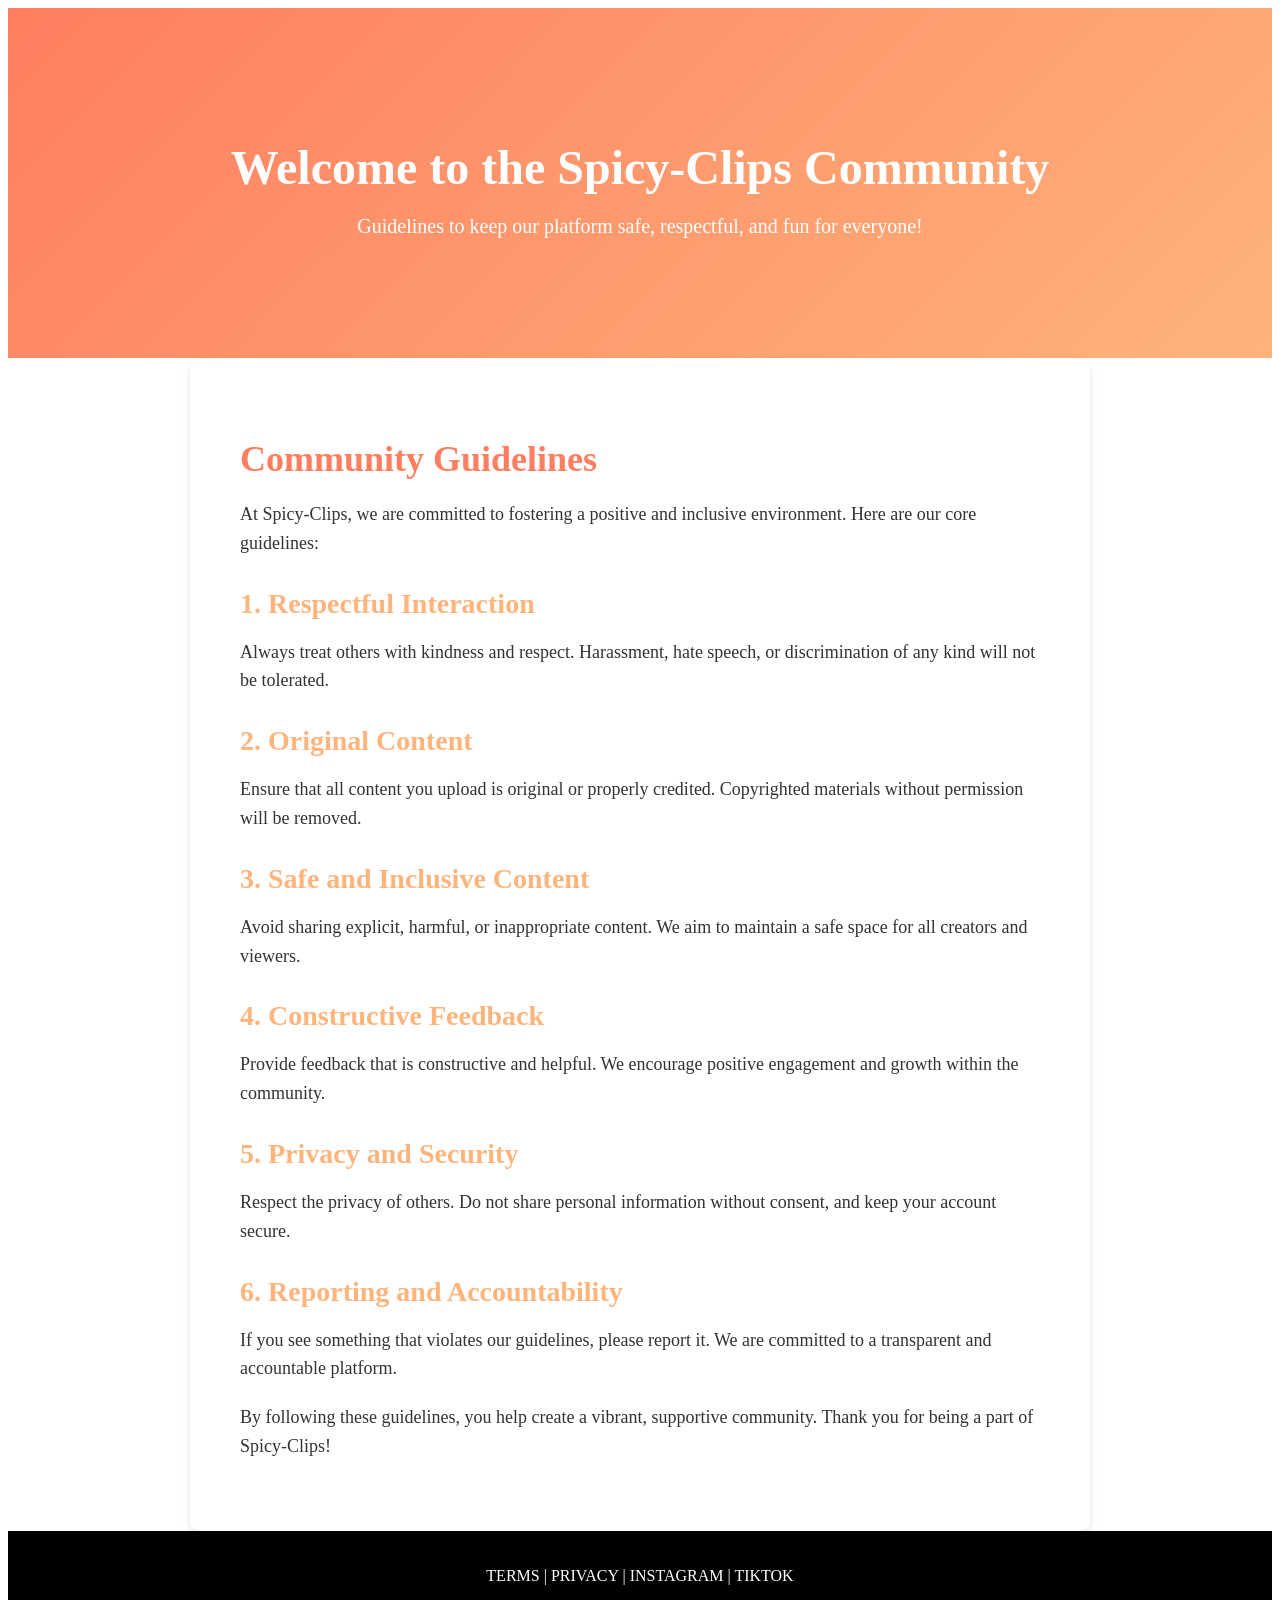
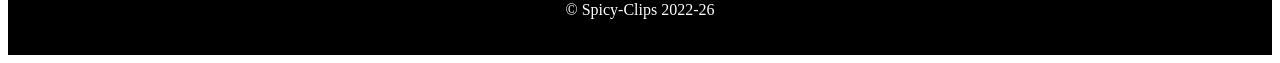
==== index.html @ 7d5e6cb1 "Add files via upload" ====
<!DOCTYPE html>
<html>
<head>
  <title>Community Guidelines | Spicy-Clips</title>
  <link rel="stylesheet" href="style.css">
</head>

<body>

  <div class="hero-community">
    <h1>Welcome to the Spicy-Clips Community</h1>
    <p>Guidelines to keep our platform safe, respectful, and fun for everyone!</p>
  </div>

  <div class="content-community">
    <h2>Community Guidelines</h2>
    <p>At Spicy-Clips, we are committed to fostering a positive and inclusive environment. Here are our core guidelines:</p>

    <h3>1. Respectful Interaction</h3>
    <p>Always treat others with kindness and respect. Harassment, hate speech, or discrimination of any kind will not be tolerated.</p>

    <h3>2. Original Content</h3>
    <p>Ensure that all content you upload is original or properly credited. Copyrighted materials without permission will be removed.</p>

    <h3>3. Safe and Inclusive Content</h3>
    <p>Avoid sharing explicit, harmful, or inappropriate content. We aim to maintain a safe space for all creators and viewers.</p>

    <h3>4. Constructive Feedback</h3>
    <p>Provide feedback that is constructive and helpful. We encourage positive engagement and growth within the community.</p>

    <h3>5. Privacy and Security</h3>
    <p>Respect the privacy of others. Do not share personal information without consent, and keep your account secure.</p>

    <h3>6. Reporting and Accountability</h3>
    <p>If you see something that violates our guidelines, please report it. We are committed to a transparent and accountable platform.</p>

    <p>By following these guidelines, you help create a vibrant, supportive community. Thank you for being a part of Spicy-Clips!</p>
  </div>

  <div class="footer">
    <p>TERMS | PRIVACY | INSTAGRAM | TIKTOK</p>
    <p>© Spicy-Clips 2022-26</p>
  </div>

</body>
</html>
---- style.css ----
/* Community page styles */
.hero-community {
  background: linear-gradient(135deg, #ff7e5f, #feb47b);
  color: white;
  padding: 100px 20px;
  text-align: center;
}

.hero-community h1 {
  font-size: 48px;
  margin-bottom: 20px;
}

.hero-community p {
  font-size: 20px;
  margin-top: 0;
}

.content-community {
  background: #ffffff;
  color: #333;
  padding: 50px;
  max-width: 800px;
  margin: auto;
  border-radius: 10px;
  box-shadow: 0 4px 8px rgba(0, 0, 0, 0.1);
}

.content-community h2 {
  font-size: 36px;
  color: #ff7e5f;
  margin-bottom: 20px;
}

.content-community h3 {
  font-size: 28px;
  color: #feb47b;
  margin-top: 30px;
  margin-bottom: 10px;
}

.content-community p {
  font-size: 18px;
  line-height: 1.6;
  margin-bottom: 20px;
}

.footer {
  padding: 20px;
  background: black;
  color: white;
  text-align: center;
}
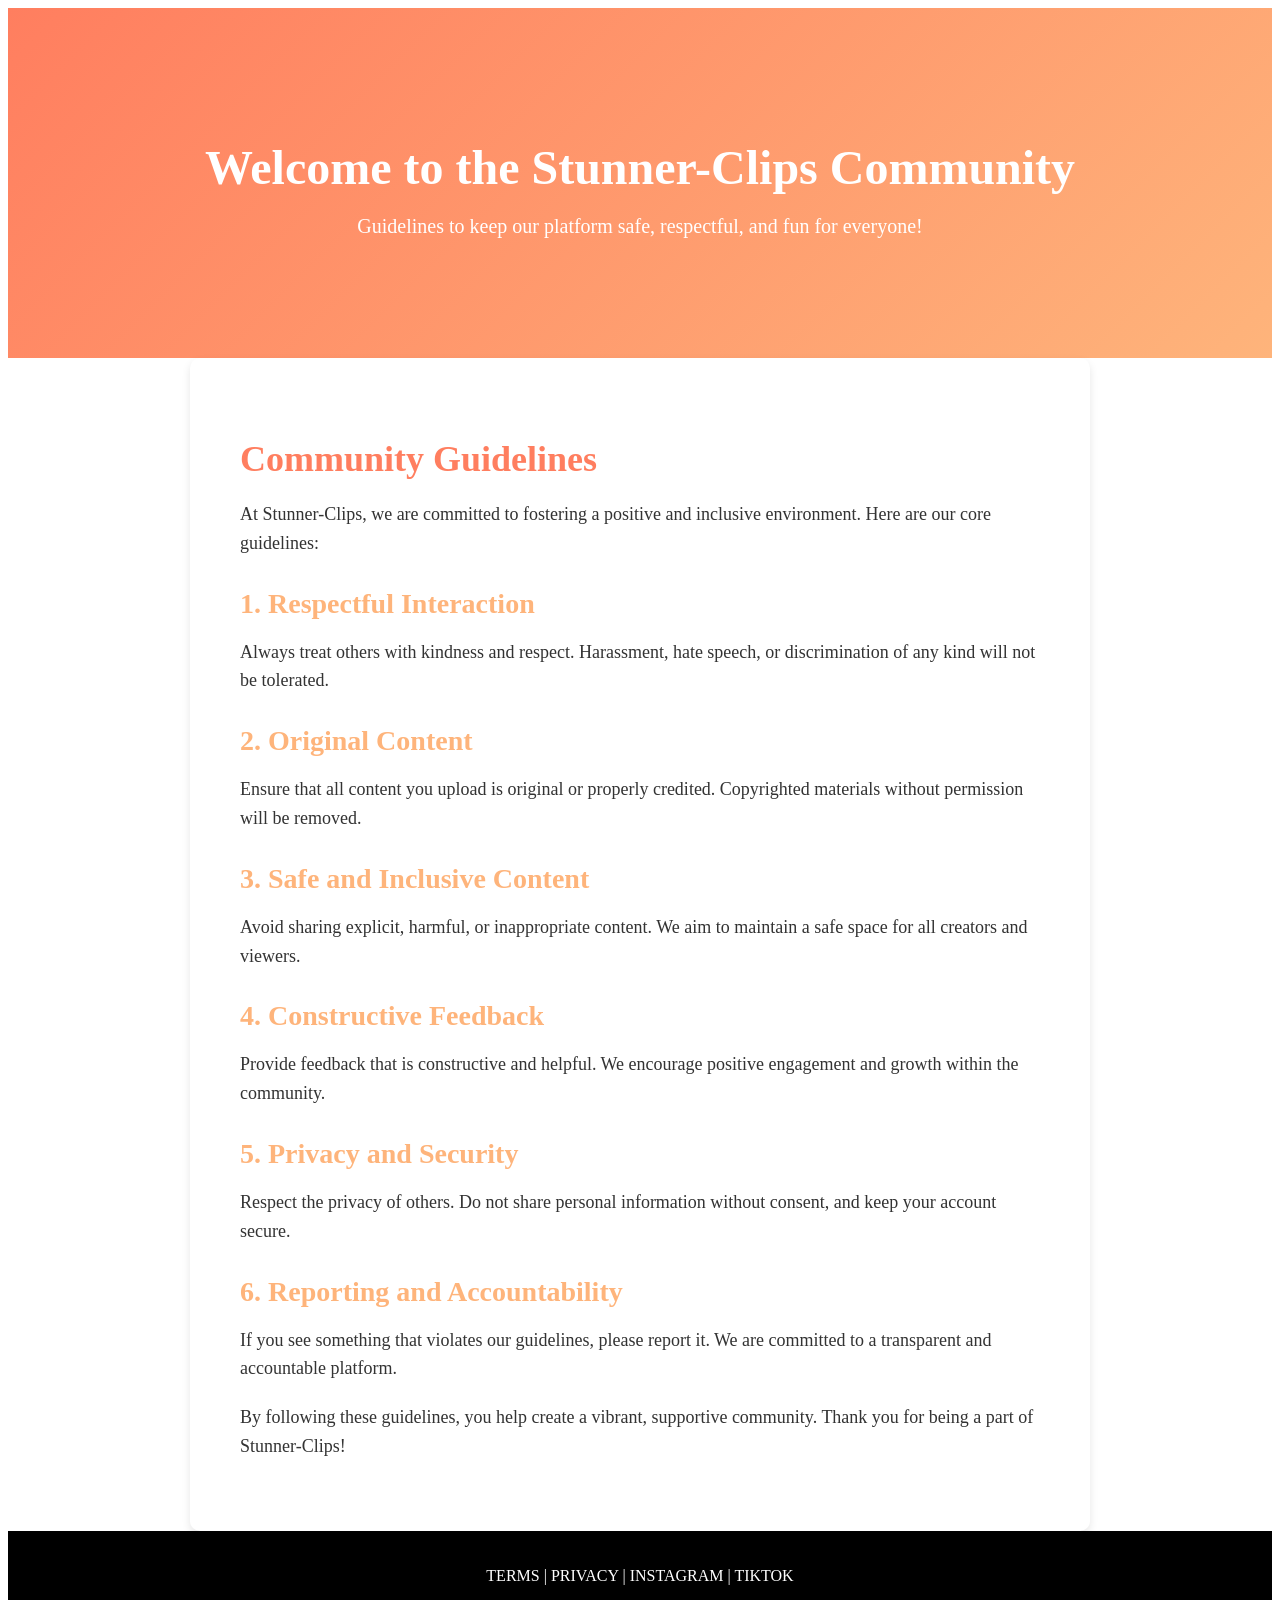
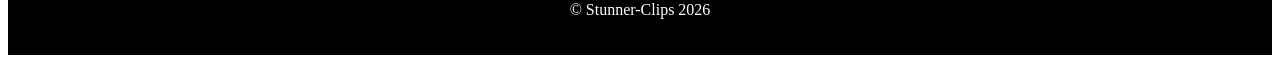
==== commit 6bbf4525: "Add files via upload" ====
--- a/index.html
+++ b/index.html
@@ -1,20 +1,20 @@
 <!DOCTYPE html>
 <html>
 <head>
-  <title>Community Guidelines | Spicy-Clips</title>
+  <title>Community Guidelines | Stunner-Clips</title>
   <link rel="stylesheet" href="style.css">
 </head>
 
 <body>
 
   <div class="hero-community">
-    <h1>Welcome to the Spicy-Clips Community</h1>
+    <h1>Welcome to the Stunner-Clips Community</h1>
     <p>Guidelines to keep our platform safe, respectful, and fun for everyone!</p>
   </div>
 
   <div class="content-community">
     <h2>Community Guidelines</h2>
-    <p>At Spicy-Clips, we are committed to fostering a positive and inclusive environment. Here are our core guidelines:</p>
+    <p>At Stunner-Clips, we are committed to fostering a positive and inclusive environment. Here are our core guidelines:</p>
 
     <h3>1. Respectful Interaction</h3>
     <p>Always treat others with kindness and respect. Harassment, hate speech, or discrimination of any kind will not be tolerated.</p>
@@ -34,12 +34,12 @@
     <h3>6. Reporting and Accountability</h3>
     <p>If you see something that violates our guidelines, please report it. We are committed to a transparent and accountable platform.</p>
 
-    <p>By following these guidelines, you help create a vibrant, supportive community. Thank you for being a part of Spicy-Clips!</p>
+    <p>By following these guidelines, you help create a vibrant, supportive community. Thank you for being a part of Stunner-Clips!</p>
   </div>
 
   <div class="footer">
     <p>TERMS | PRIVACY | INSTAGRAM | TIKTOK</p>
-    <p>© Spicy-Clips 2022-26</p>
+    <p>© Stunner-Clips 2026</p>
   </div>
 
 </body>
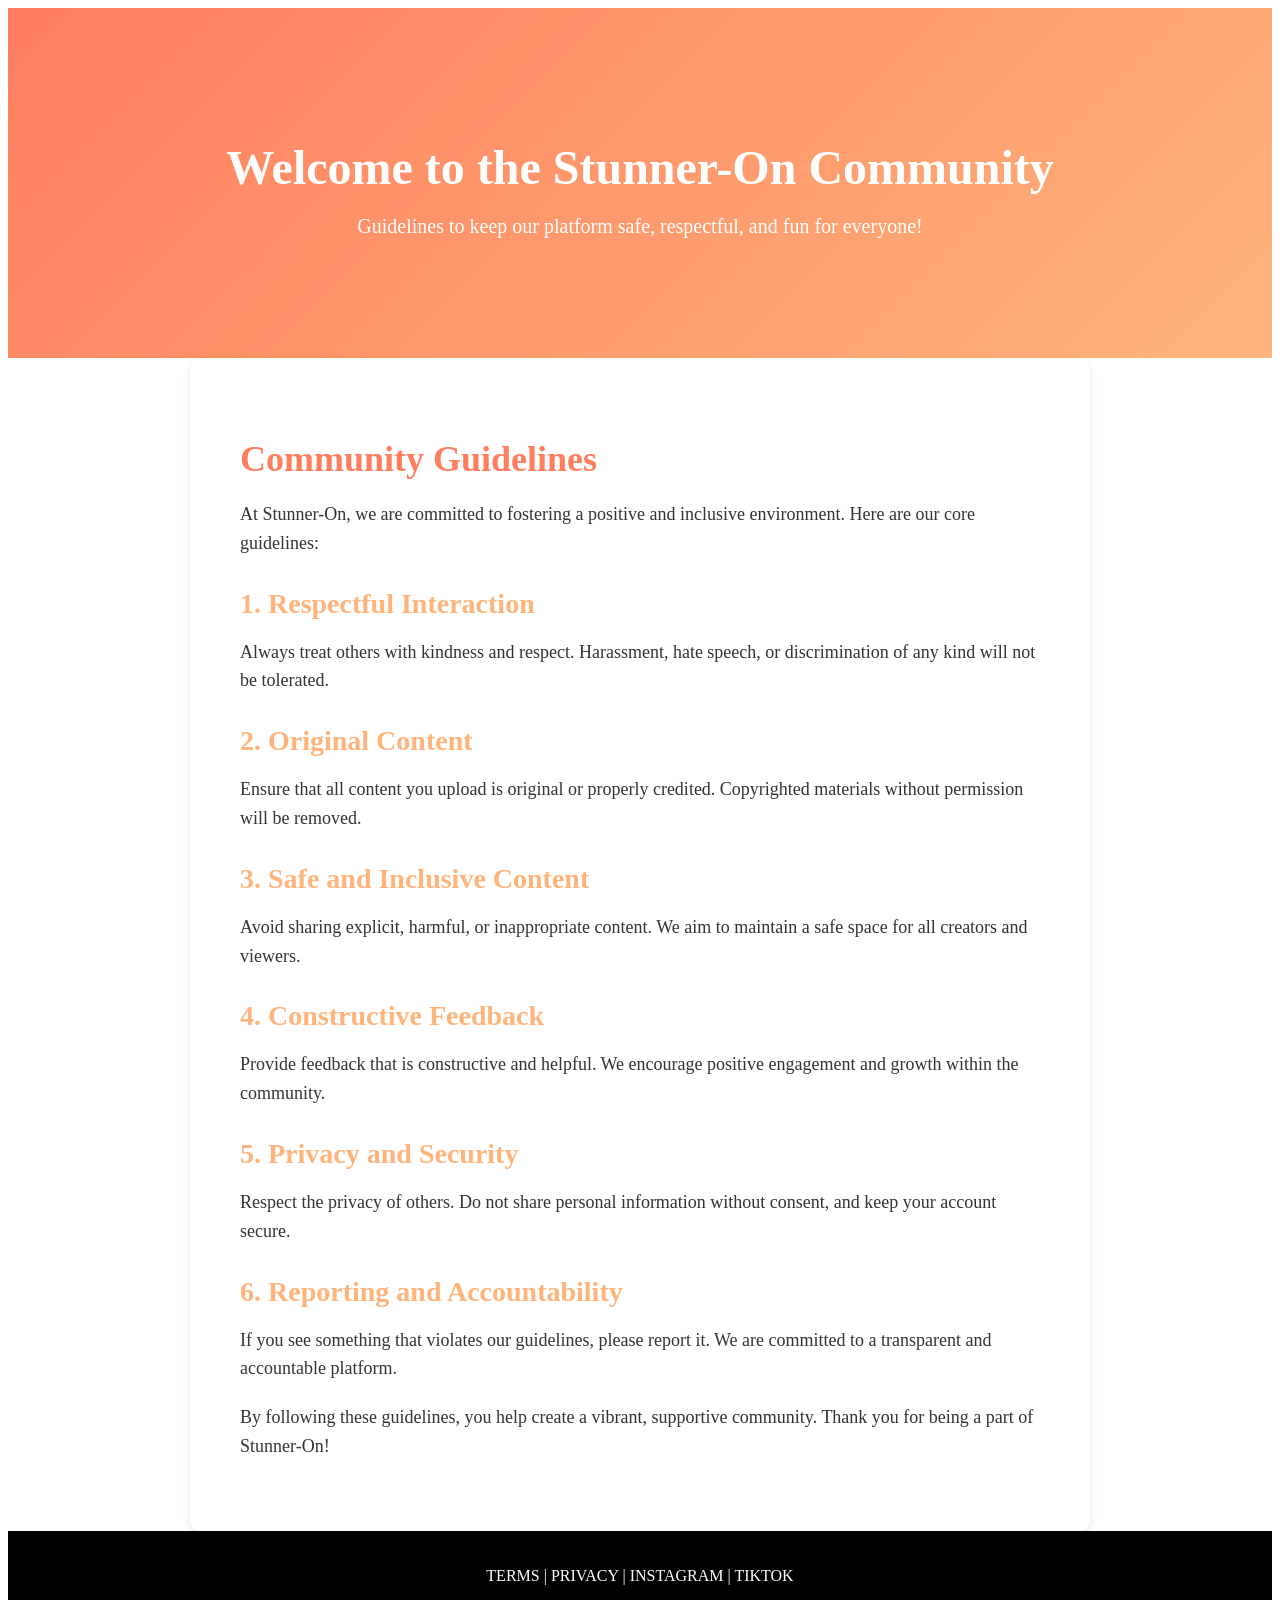
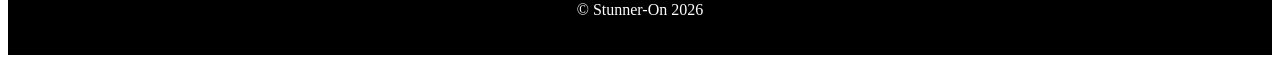
==== commit 56b41dce: "Update index.html" ====
--- a/index.html
+++ b/index.html
@@ -1,20 +1,20 @@
 <!DOCTYPE html>
 <html>
 <head>
-  <title>Community Guidelines | Stunner-Clips</title>
+  <title>Community Guidelines | Stunner-On</title>
   <link rel="stylesheet" href="style.css">
 </head>
 
 <body>
 
   <div class="hero-community">
-    <h1>Welcome to the Stunner-Clips Community</h1>
+    <h1>Welcome to the Stunner-On Community</h1>
     <p>Guidelines to keep our platform safe, respectful, and fun for everyone!</p>
   </div>
 
   <div class="content-community">
     <h2>Community Guidelines</h2>
-    <p>At Stunner-Clips, we are committed to fostering a positive and inclusive environment. Here are our core guidelines:</p>
+    <p>At Stunner-On, we are committed to fostering a positive and inclusive environment. Here are our core guidelines:</p>
 
     <h3>1. Respectful Interaction</h3>
     <p>Always treat others with kindness and respect. Harassment, hate speech, or discrimination of any kind will not be tolerated.</p>
@@ -34,13 +34,13 @@
     <h3>6. Reporting and Accountability</h3>
     <p>If you see something that violates our guidelines, please report it. We are committed to a transparent and accountable platform.</p>
 
-    <p>By following these guidelines, you help create a vibrant, supportive community. Thank you for being a part of Stunner-Clips!</p>
+    <p>By following these guidelines, you help create a vibrant, supportive community. Thank you for being a part of Stunner-On!</p>
   </div>
 
   <div class="footer">
     <p>TERMS | PRIVACY | INSTAGRAM | TIKTOK</p>
-    <p>© Stunner-Clips 2026</p>
+    <p>© Stunner-On 2026</p>
   </div>
 
 </body>
-</html>+</html>
